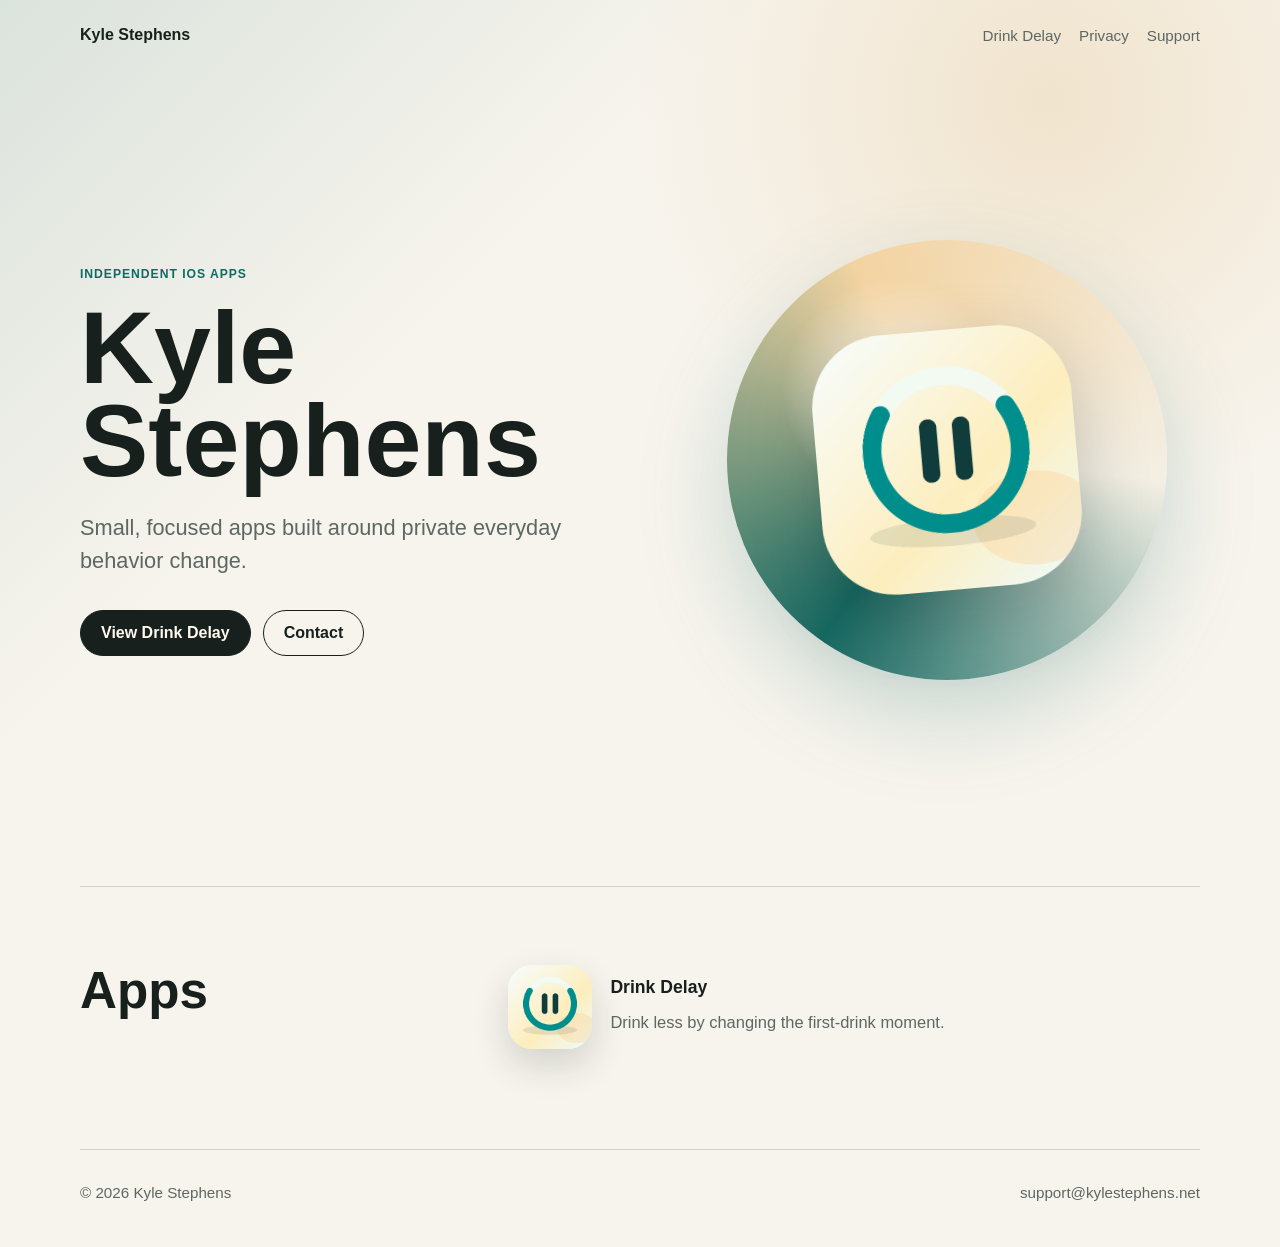
==== index.html @ 75d8413f "Create Kyle Stephens site" ====
<!doctype html>
<html lang="en">
  <head>
    <meta charset="utf-8">
    <meta name="viewport" content="width=device-width, initial-scale=1">
    <title>Kyle Stephens</title>
    <meta name="description" content="Apps by Kyle Stephens.">
    <link rel="icon" href="/assets/drink-delay-icon.png">
    <link rel="stylesheet" href="/styles.css">
  </head>
  <body>
    <header class="site-header">
      <a class="brand" href="/">Kyle Stephens</a>
      <nav class="nav" aria-label="Primary">
        <a href="/drink-delay/">Drink Delay</a>
        <a href="/drink-delay/privacy/">Privacy</a>
        <a href="/drink-delay/support/">Support</a>
      </nav>
    </header>

    <main>
      <section class="hero">
        <div>
          <p class="eyebrow">Independent iOS apps</p>
          <h1>Kyle Stephens</h1>
          <p class="hero-copy">
            Small, focused apps built around private everyday behavior change.
          </p>
          <div class="actions">
            <a class="button primary" href="/drink-delay/">View Drink Delay</a>
            <a class="button" href="mailto:support@kylestephens.net">Contact</a>
          </div>
        </div>
        <div class="visual" aria-hidden="true">
          <img class="app-icon" src="/assets/drink-delay-icon.png" alt="">
        </div>
      </section>

      <section class="section section-grid">
        <div>
          <h2>Apps</h2>
        </div>
        <div class="app-list">
          <a class="app-row" href="/drink-delay/">
            <img src="/assets/drink-delay-icon.png" alt="Drink Delay app icon">
            <span>
              <h3>Drink Delay</h3>
              <p>Drink less by changing the first-drink moment.</p>
            </span>
          </a>
        </div>
      </section>
    </main>

    <footer class="site-footer">
      <span>&copy; 2026 Kyle Stephens</span>
      <span><a href="mailto:support@kylestephens.net">support@kylestephens.net</a></span>
    </footer>
  </body>
</html>
---- styles.css ----
:root {
  color-scheme: light;
  --bg: #f7f4ed;
  --ink: #17201d;
  --muted: #5d6763;
  --line: rgba(23, 32, 29, 0.16);
  --panel: rgba(255, 255, 255, 0.72);
  --teal: #0e6b63;
  --teal-dark: #0b403d;
  --gold: #d59b3f;
  --cream: #fffaf0;
}

* {
  box-sizing: border-box;
}

html {
  scroll-behavior: smooth;
}

body {
  margin: 0;
  font-family: ui-sans-serif, -apple-system, BlinkMacSystemFont, "Segoe UI", sans-serif;
  background:
    linear-gradient(135deg, rgba(14, 107, 99, 0.12), transparent 34rem),
    radial-gradient(circle at 82% 8%, rgba(213, 155, 63, 0.18), transparent 26rem),
    var(--bg);
  color: var(--ink);
}

a {
  color: inherit;
}

.site-header {
  width: min(1120px, calc(100% - 40px));
  margin: 0 auto;
  padding: 26px 0;
  display: flex;
  align-items: center;
  justify-content: space-between;
  gap: 18px;
}

.brand {
  font-weight: 750;
  letter-spacing: 0;
  text-decoration: none;
}

.nav {
  display: flex;
  align-items: center;
  gap: 18px;
  color: var(--muted);
  font-size: 0.95rem;
}

.nav a {
  text-decoration: none;
}

.nav a:hover {
  color: var(--ink);
}

main {
  width: min(1120px, calc(100% - 40px));
  margin: 0 auto;
}

.hero {
  min-height: calc(100svh - 84px);
  display: grid;
  grid-template-columns: minmax(0, 1.05fr) minmax(280px, 0.95fr);
  align-items: center;
  gap: 56px;
  padding: 42px 0 78px;
}

.eyebrow {
  margin: 0 0 18px;
  color: var(--teal);
  font-weight: 750;
  text-transform: uppercase;
  letter-spacing: 0.08em;
  font-size: 0.76rem;
}

h1 {
  margin: 0;
  font-size: clamp(3.2rem, 8vw, 7.25rem);
  line-height: 0.9;
  letter-spacing: 0;
}

.hero-copy {
  margin: 24px 0 0;
  color: var(--muted);
  font-size: clamp(1.1rem, 2vw, 1.36rem);
  line-height: 1.55;
  max-width: 620px;
}

.actions {
  display: flex;
  flex-wrap: wrap;
  gap: 12px;
  margin-top: 32px;
}

.button {
  min-height: 46px;
  display: inline-flex;
  align-items: center;
  justify-content: center;
  border-radius: 999px;
  padding: 0 20px;
  border: 1px solid var(--ink);
  text-decoration: none;
  font-weight: 720;
  transition: transform 180ms ease, background 180ms ease, color 180ms ease;
}

.button.primary {
  background: var(--ink);
  color: var(--cream);
}

.button:hover {
  transform: translateY(-2px);
}

.visual {
  position: relative;
  min-height: 460px;
  display: grid;
  place-items: center;
}

.visual::before {
  content: "";
  position: absolute;
  width: min(88%, 440px);
  aspect-ratio: 1;
  border-radius: 50%;
  background:
    radial-gradient(circle at 38% 34%, rgba(255, 250, 240, 0.95), transparent 28%),
    conic-gradient(from 215deg, var(--teal), #f6d39b, #f4efe3, var(--teal));
  filter: saturate(0.9);
  box-shadow: 0 36px 90px rgba(14, 107, 99, 0.22);
  animation: breathe 9s ease-in-out infinite;
}

.app-icon {
  position: relative;
  width: min(58%, 260px);
  border-radius: 28%;
  box-shadow: 0 26px 70px rgba(23, 32, 29, 0.24);
  transform: rotate(-5deg);
  animation: lift 700ms ease both;
}

.section {
  padding: 78px 0;
  border-top: 1px solid var(--line);
}

.section-grid {
  display: grid;
  grid-template-columns: 0.7fr 1.3fr;
  gap: 56px;
}

h2 {
  margin: 0;
  font-size: clamp(2rem, 4vw, 3.35rem);
  line-height: 1;
  letter-spacing: 0;
}

h3 {
  margin: 0 0 10px;
  font-size: 1.1rem;
}

p {
  color: var(--muted);
  font-size: 1.03rem;
  line-height: 1.7;
}

.app-list {
  display: grid;
  gap: 28px;
}

.app-row {
  display: grid;
  grid-template-columns: 84px minmax(0, 1fr);
  gap: 18px;
  align-items: center;
  text-decoration: none;
  padding: 22px 0;
  border-top: 1px solid var(--line);
}

.app-row:first-child {
  border-top: 0;
  padding-top: 0;
}

.app-row img {
  width: 84px;
  height: 84px;
  border-radius: 24px;
  box-shadow: 0 16px 36px rgba(23, 32, 29, 0.16);
}

.app-row p {
  margin: 0;
}

.legal-page {
  max-width: 760px;
  padding: 54px 0 96px;
}

.legal-page h1 {
  font-size: clamp(2.5rem, 7vw, 4.8rem);
  line-height: 0.95;
  margin-bottom: 22px;
}

.legal-page h2 {
  font-size: 1.35rem;
  margin: 36px 0 10px;
}

.legal-page ul {
  color: var(--muted);
  line-height: 1.7;
  padding-left: 22px;
}

.site-footer {
  width: min(1120px, calc(100% - 40px));
  margin: 0 auto;
  padding: 34px 0 46px;
  border-top: 1px solid var(--line);
  color: var(--muted);
  display: flex;
  justify-content: space-between;
  gap: 18px;
  flex-wrap: wrap;
  font-size: 0.95rem;
}

.site-footer a {
  color: var(--muted);
  text-decoration: none;
}

.site-footer a:hover {
  color: var(--ink);
}

@keyframes breathe {
  0%, 100% { transform: scale(1) rotate(0deg); }
  50% { transform: scale(1.035) rotate(4deg); }
}

@keyframes lift {
  from {
    opacity: 0;
    transform: translateY(16px) rotate(-5deg);
  }
  to {
    opacity: 1;
    transform: translateY(0) rotate(-5deg);
  }
}

@media (max-width: 780px) {
  .site-header {
    align-items: flex-start;
    flex-direction: column;
  }

  .nav {
    gap: 14px;
    flex-wrap: wrap;
  }

  .hero {
    min-height: auto;
    grid-template-columns: 1fr;
    padding: 28px 0 62px;
    gap: 24px;
  }

  .visual {
    min-height: 300px;
    order: -1;
  }

  .app-icon {
    width: min(48%, 170px);
  }

  .section-grid {
    grid-template-columns: 1fr;
    gap: 28px;
  }

  .app-row {
    grid-template-columns: 66px minmax(0, 1fr);
  }

  .app-row img {
    width: 66px;
    height: 66px;
    border-radius: 19px;
  }
}
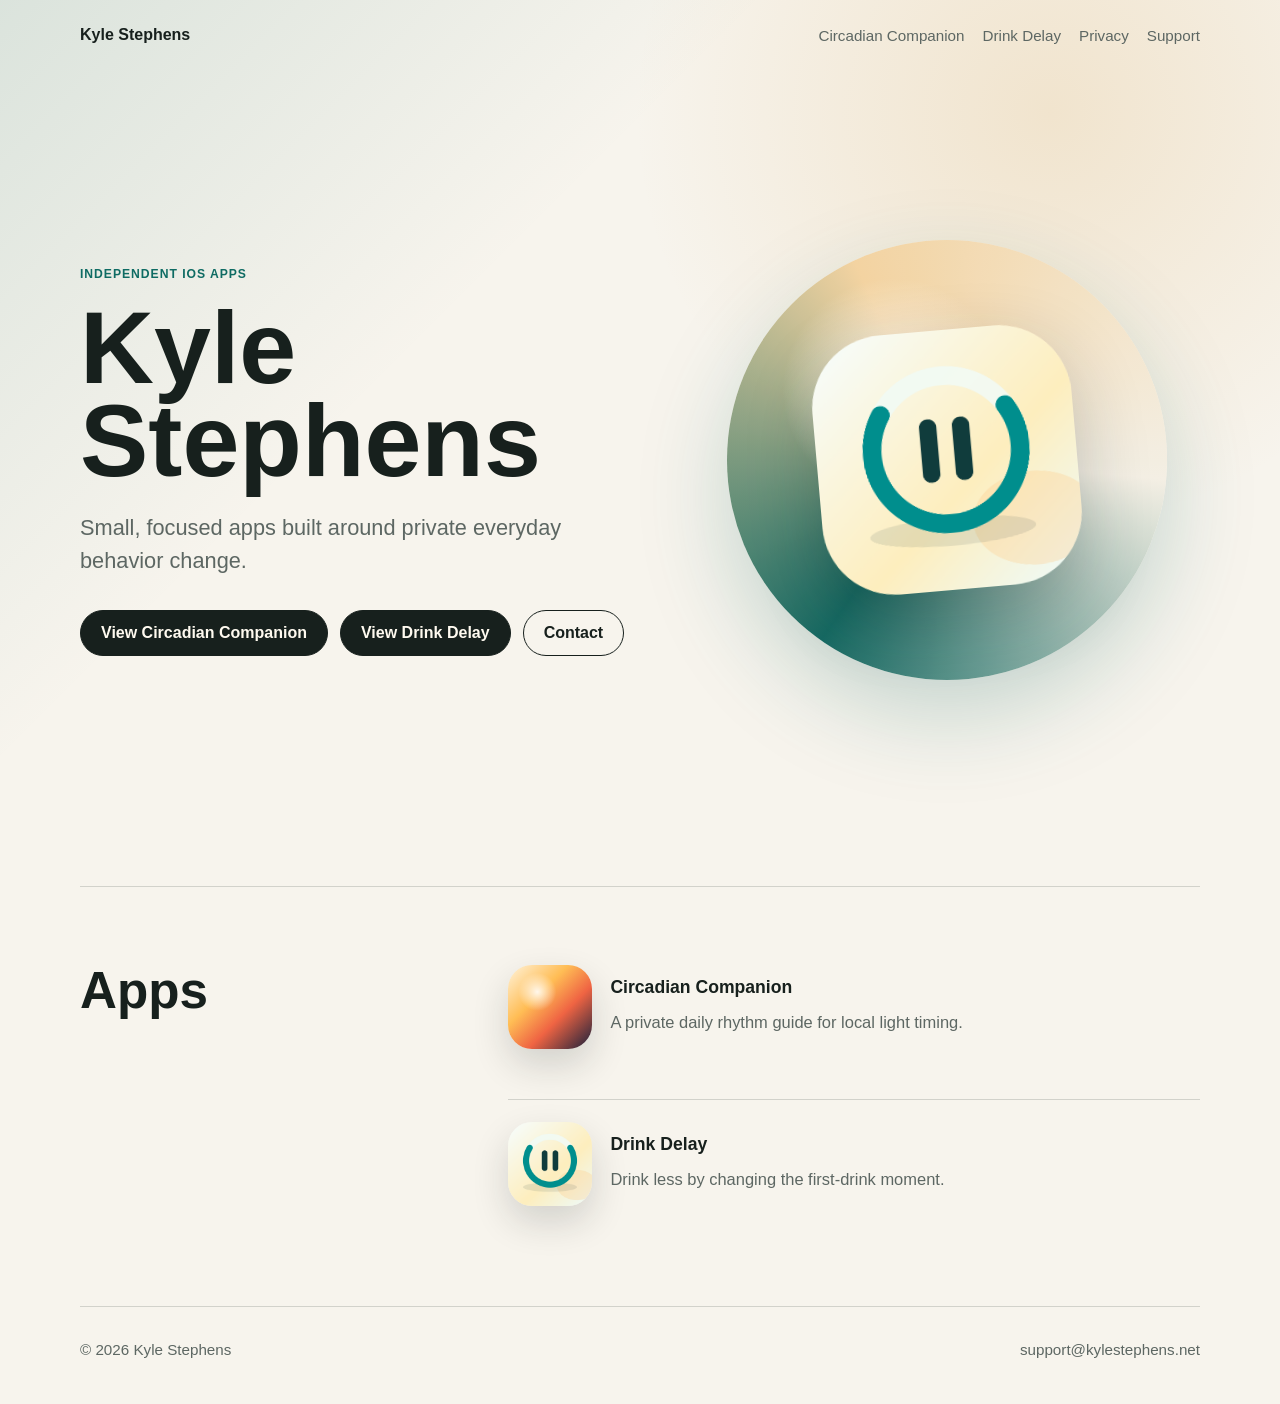
==== commit 9a91b0e1: "Add Circadian Companion app review pages" ====
--- a/index.html
+++ b/index.html
@@ -12,6 +12,7 @@
     <header class="site-header">
       <a class="brand" href="/">Kyle Stephens</a>
       <nav class="nav" aria-label="Primary">
+        <a href="/circadian-companion/">Circadian Companion</a>
         <a href="/drink-delay/">Drink Delay</a>
         <a href="/drink-delay/privacy/">Privacy</a>
         <a href="/drink-delay/support/">Support</a>
@@ -27,6 +28,7 @@
             Small, focused apps built around private everyday behavior change.
           </p>
           <div class="actions">
+            <a class="button primary" href="/circadian-companion/">View Circadian Companion</a>
             <a class="button primary" href="/drink-delay/">View Drink Delay</a>
             <a class="button" href="mailto:support@kylestephens.net">Contact</a>
           </div>
@@ -41,6 +43,13 @@
           <h2>Apps</h2>
         </div>
         <div class="app-list">
+          <a class="app-row" href="/circadian-companion/">
+            <span class="app-mark circadian-mark" aria-hidden="true"></span>
+            <span>
+              <h3>Circadian Companion</h3>
+              <p>A private daily rhythm guide for local light timing.</p>
+            </span>
+          </a>
           <a class="app-row" href="/drink-delay/">
             <img src="/assets/drink-delay-icon.png" alt="Drink Delay app icon">
             <span>
--- a/styles.css
+++ b/styles.css
@@ -218,6 +218,19 @@
   box-shadow: 0 16px 36px rgba(23, 32, 29, 0.16);
 }
 
+.app-mark {
+  width: 84px;
+  height: 84px;
+  border-radius: 24px;
+  box-shadow: 0 16px 36px rgba(23, 32, 29, 0.16);
+}
+
+.circadian-mark {
+  background:
+    radial-gradient(circle at 35% 32%, rgba(255, 255, 255, 0.88), transparent 24%),
+    linear-gradient(135deg, #fff4dc, #ffbd55 36%, #ef6443 62%, #17203c 100%);
+}
+
 .app-row p {
   margin: 0;
 }
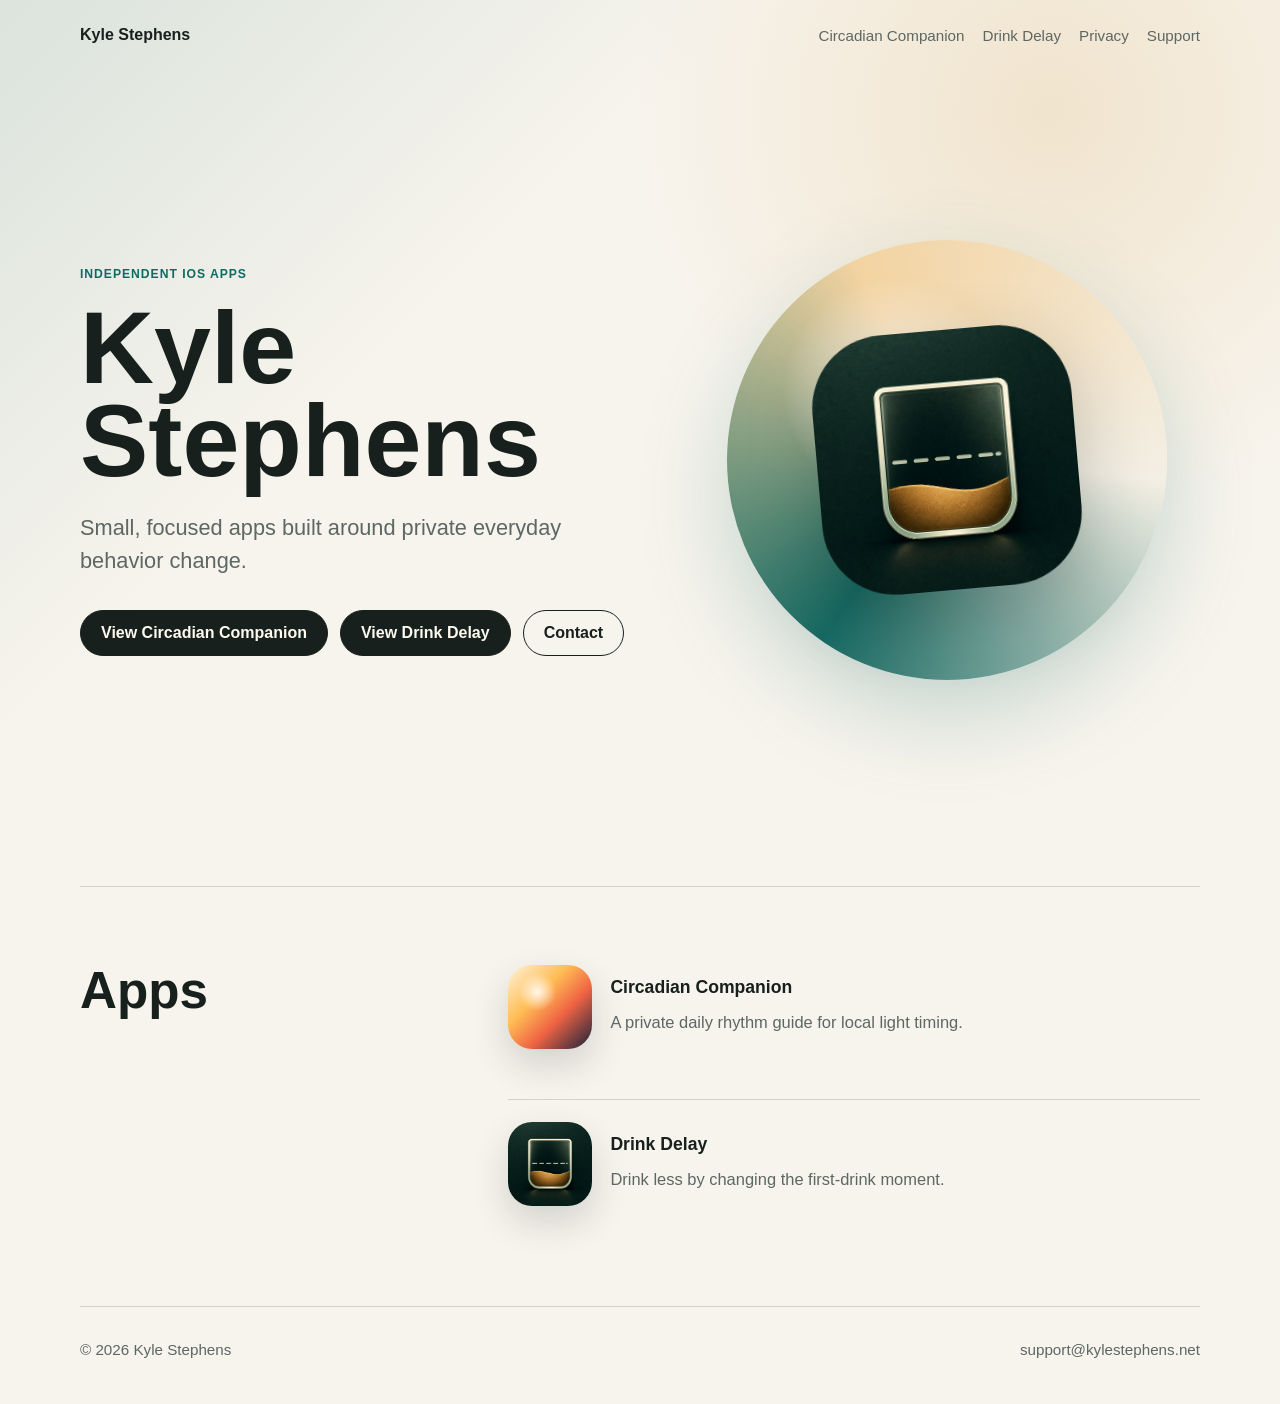
==== commit 2555f580: "Match website icon to TikTok app icon" ====
--- a/index.html
+++ b/index.html
@@ -5,7 +5,7 @@
     <meta name="viewport" content="width=device-width, initial-scale=1">
     <title>Kyle Stephens</title>
     <meta name="description" content="Apps by Kyle Stephens.">
-    <link rel="icon" href="/assets/drink-delay-icon.png">
+    <link rel="icon" href="/assets/shift-tiktok-app-icon.png">
     <link rel="stylesheet" href="/styles.css">
   </head>
   <body>
@@ -34,7 +34,7 @@
           </div>
         </div>
         <div class="visual" aria-hidden="true">
-          <img class="app-icon" src="/assets/drink-delay-icon.png" alt="">
+          <img class="app-icon" src="/assets/shift-tiktok-app-icon.png" alt="">
         </div>
       </section>
 
@@ -51,7 +51,7 @@
             </span>
           </a>
           <a class="app-row" href="/drink-delay/">
-            <img src="/assets/drink-delay-icon.png" alt="Drink Delay app icon">
+            <img src="/assets/shift-tiktok-app-icon.png" alt="Drink Delay app icon">
             <span>
               <h3>Drink Delay</h3>
               <p>Drink less by changing the first-drink moment.</p>
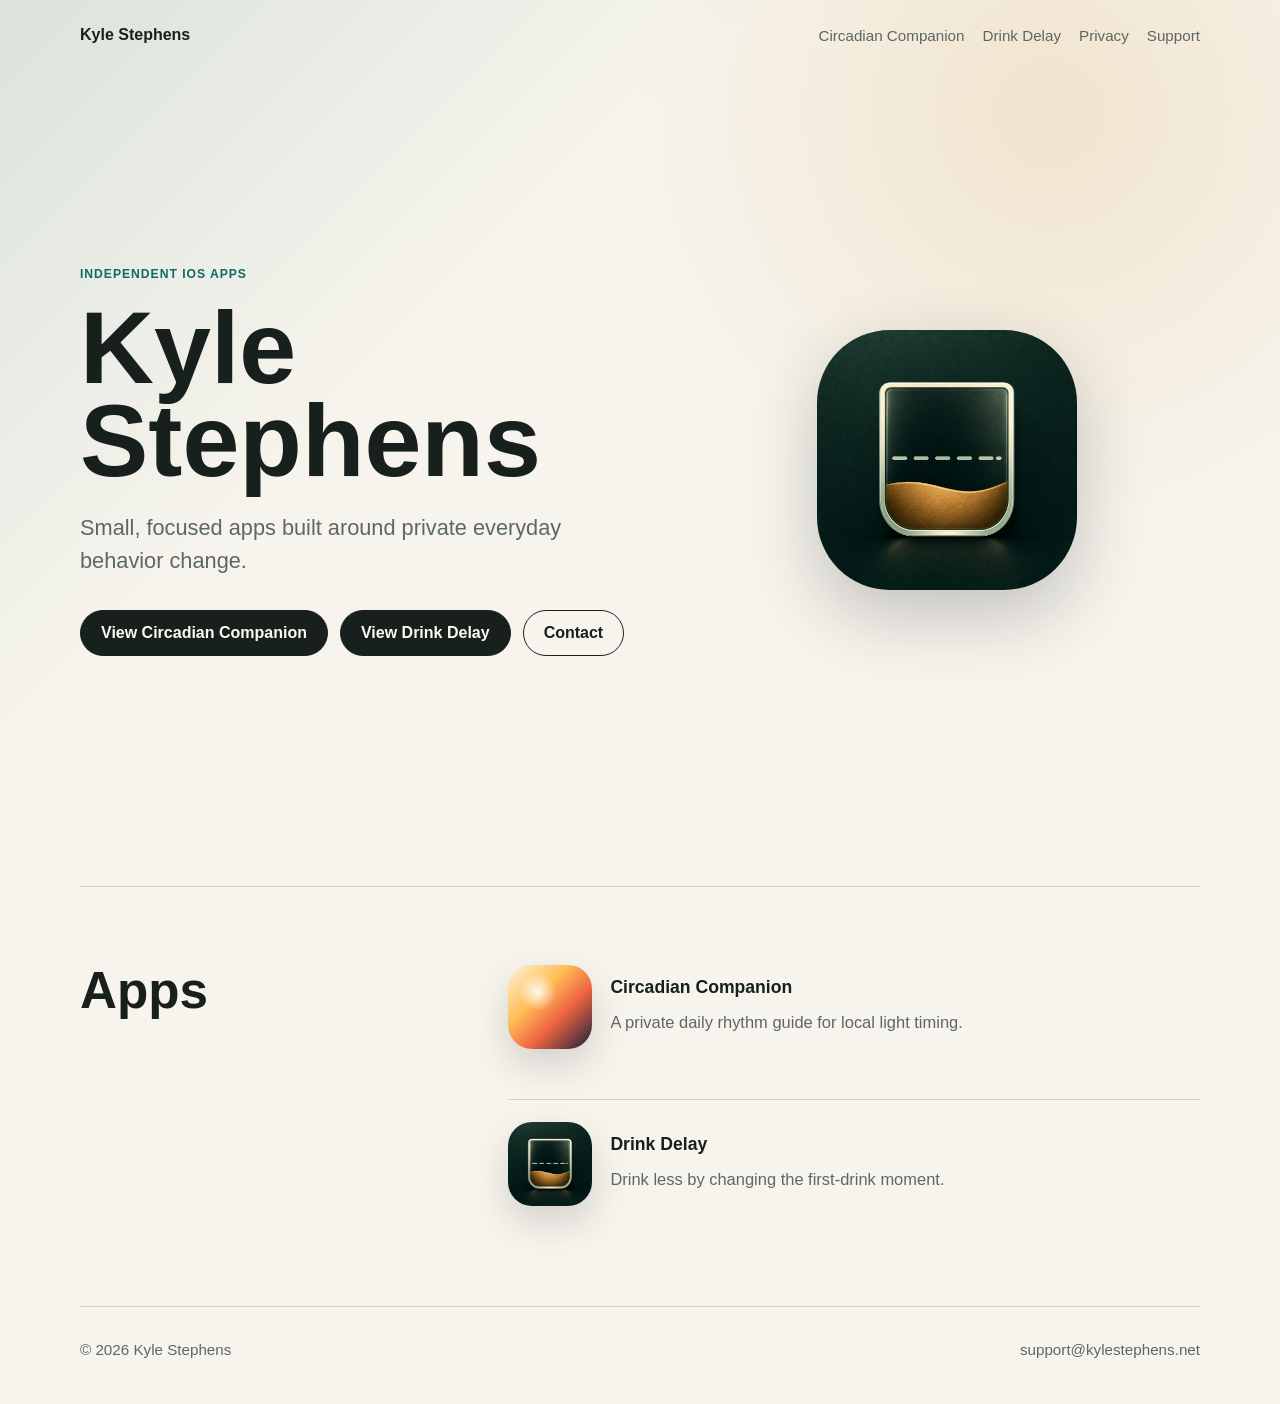
==== commit b5ab035a: "Bust website stylesheet cache" ====
--- a/index.html
+++ b/index.html
@@ -6,7 +6,7 @@
     <title>Kyle Stephens</title>
     <meta name="description" content="Apps by Kyle Stephens.">
     <link rel="icon" href="/assets/shift-tiktok-app-icon.png">
-    <link rel="stylesheet" href="/styles.css">
+    <link rel="stylesheet" href="/styles-20260625.css">
   </head>
   <body>
     <header class="site-header">
--- a/styles-20260625.css
+++ b/styles-20260625.css
@@ -0,0 +1,338 @@
+:root {
+  color-scheme: light;
+  --bg: #f7f4ed;
+  --ink: #17201d;
+  --muted: #5d6763;
+  --line: rgba(23, 32, 29, 0.16);
+  --panel: rgba(255, 255, 255, 0.72);
+  --teal: #0e6b63;
+  --teal-dark: #0b403d;
+  --gold: #d59b3f;
+  --cream: #fffaf0;
+}
+
+* {
+  box-sizing: border-box;
+}
+
+html {
+  scroll-behavior: smooth;
+}
+
+body {
+  margin: 0;
+  font-family: ui-sans-serif, -apple-system, BlinkMacSystemFont, "Segoe UI", sans-serif;
+  background:
+    linear-gradient(135deg, rgba(14, 107, 99, 0.12), transparent 34rem),
+    radial-gradient(circle at 82% 8%, rgba(213, 155, 63, 0.18), transparent 26rem),
+    var(--bg);
+  color: var(--ink);
+}
+
+a {
+  color: inherit;
+}
+
+.site-header {
+  width: min(1120px, calc(100% - 40px));
+  margin: 0 auto;
+  padding: 26px 0;
+  display: flex;
+  align-items: center;
+  justify-content: space-between;
+  gap: 18px;
+}
+
+.brand {
+  font-weight: 750;
+  letter-spacing: 0;
+  text-decoration: none;
+}
+
+.nav {
+  display: flex;
+  align-items: center;
+  gap: 18px;
+  color: var(--muted);
+  font-size: 0.95rem;
+}
+
+.nav a {
+  text-decoration: none;
+}
+
+.nav a:hover {
+  color: var(--ink);
+}
+
+main {
+  width: min(1120px, calc(100% - 40px));
+  margin: 0 auto;
+}
+
+.hero {
+  min-height: calc(100svh - 84px);
+  display: grid;
+  grid-template-columns: minmax(0, 1.05fr) minmax(280px, 0.95fr);
+  align-items: center;
+  gap: 56px;
+  padding: 42px 0 78px;
+}
+
+.eyebrow {
+  margin: 0 0 18px;
+  color: var(--teal);
+  font-weight: 750;
+  text-transform: uppercase;
+  letter-spacing: 0.08em;
+  font-size: 0.76rem;
+}
+
+h1 {
+  margin: 0;
+  font-size: clamp(3.2rem, 8vw, 7.25rem);
+  line-height: 0.9;
+  letter-spacing: 0;
+}
+
+.hero-copy {
+  margin: 24px 0 0;
+  color: var(--muted);
+  font-size: clamp(1.1rem, 2vw, 1.36rem);
+  line-height: 1.55;
+  max-width: 620px;
+}
+
+.actions {
+  display: flex;
+  flex-wrap: wrap;
+  gap: 12px;
+  margin-top: 32px;
+}
+
+.button {
+  min-height: 46px;
+  display: inline-flex;
+  align-items: center;
+  justify-content: center;
+  border-radius: 999px;
+  padding: 0 20px;
+  border: 1px solid var(--ink);
+  text-decoration: none;
+  font-weight: 720;
+  transition: transform 180ms ease, background 180ms ease, color 180ms ease;
+}
+
+.button.primary {
+  background: var(--ink);
+  color: var(--cream);
+}
+
+.button:hover {
+  transform: translateY(-2px);
+}
+
+.visual {
+  position: relative;
+  min-height: 460px;
+  display: grid;
+  place-items: center;
+}
+
+.visual:empty::before {
+  content: "";
+  position: absolute;
+  width: min(88%, 440px);
+  aspect-ratio: 1;
+  border-radius: 50%;
+  background:
+    radial-gradient(circle at 38% 34%, rgba(255, 250, 240, 0.95), transparent 28%),
+    conic-gradient(from 215deg, var(--teal), #f6d39b, #f4efe3, var(--teal));
+  filter: saturate(0.9);
+  box-shadow: 0 36px 90px rgba(14, 107, 99, 0.22);
+  animation: breathe 9s ease-in-out infinite;
+}
+
+.app-icon {
+  position: relative;
+  width: min(58%, 260px);
+  border-radius: 28%;
+  box-shadow: 0 26px 70px rgba(23, 32, 29, 0.24);
+  animation: lift 700ms ease both;
+}
+
+.section {
+  padding: 78px 0;
+  border-top: 1px solid var(--line);
+}
+
+.section-grid {
+  display: grid;
+  grid-template-columns: 0.7fr 1.3fr;
+  gap: 56px;
+}
+
+h2 {
+  margin: 0;
+  font-size: clamp(2rem, 4vw, 3.35rem);
+  line-height: 1;
+  letter-spacing: 0;
+}
+
+h3 {
+  margin: 0 0 10px;
+  font-size: 1.1rem;
+}
+
+p {
+  color: var(--muted);
+  font-size: 1.03rem;
+  line-height: 1.7;
+}
+
+.app-list {
+  display: grid;
+  gap: 28px;
+}
+
+.app-row {
+  display: grid;
+  grid-template-columns: 84px minmax(0, 1fr);
+  gap: 18px;
+  align-items: center;
+  text-decoration: none;
+  padding: 22px 0;
+  border-top: 1px solid var(--line);
+}
+
+.app-row:first-child {
+  border-top: 0;
+  padding-top: 0;
+}
+
+.app-row img {
+  width: 84px;
+  height: 84px;
+  border-radius: 24px;
+  box-shadow: 0 16px 36px rgba(23, 32, 29, 0.16);
+}
+
+.app-mark {
+  width: 84px;
+  height: 84px;
+  border-radius: 24px;
+  box-shadow: 0 16px 36px rgba(23, 32, 29, 0.16);
+}
+
+.circadian-mark {
+  background:
+    radial-gradient(circle at 35% 32%, rgba(255, 255, 255, 0.88), transparent 24%),
+    linear-gradient(135deg, #fff4dc, #ffbd55 36%, #ef6443 62%, #17203c 100%);
+}
+
+.app-row p {
+  margin: 0;
+}
+
+.legal-page {
+  max-width: 760px;
+  padding: 54px 0 96px;
+}
+
+.legal-page h1 {
+  font-size: clamp(2.5rem, 7vw, 4.8rem);
+  line-height: 0.95;
+  margin-bottom: 22px;
+}
+
+.legal-page h2 {
+  font-size: 1.35rem;
+  margin: 36px 0 10px;
+}
+
+.legal-page ul {
+  color: var(--muted);
+  line-height: 1.7;
+  padding-left: 22px;
+}
+
+.site-footer {
+  width: min(1120px, calc(100% - 40px));
+  margin: 0 auto;
+  padding: 34px 0 46px;
+  border-top: 1px solid var(--line);
+  color: var(--muted);
+  display: flex;
+  justify-content: space-between;
+  gap: 18px;
+  flex-wrap: wrap;
+  font-size: 0.95rem;
+}
+
+.site-footer a {
+  color: var(--muted);
+  text-decoration: none;
+}
+
+.site-footer a:hover {
+  color: var(--ink);
+}
+
+@keyframes breathe {
+  0%, 100% { transform: scale(1) rotate(0deg); }
+  50% { transform: scale(1.035) rotate(4deg); }
+}
+
+@keyframes lift {
+  from {
+    opacity: 0;
+    transform: translateY(16px);
+  }
+  to {
+    opacity: 1;
+    transform: translateY(0);
+  }
+}
+
+@media (max-width: 780px) {
+  .site-header {
+    align-items: flex-start;
+    flex-direction: column;
+  }
+
+  .nav {
+    gap: 14px;
+    flex-wrap: wrap;
+  }
+
+  .hero {
+    min-height: auto;
+    grid-template-columns: 1fr;
+    padding: 28px 0 62px;
+    gap: 24px;
+  }
+
+  .visual {
+    min-height: 300px;
+    order: -1;
+  }
+
+  .app-icon {
+    width: min(48%, 170px);
+  }
+
+  .section-grid {
+    grid-template-columns: 1fr;
+    gap: 28px;
+  }
+
+  .app-row {
+    grid-template-columns: 66px minmax(0, 1fr);
+  }
+
+  .app-row img {
+    width: 66px;
+    height: 66px;
+    border-radius: 19px;
+  }
+}
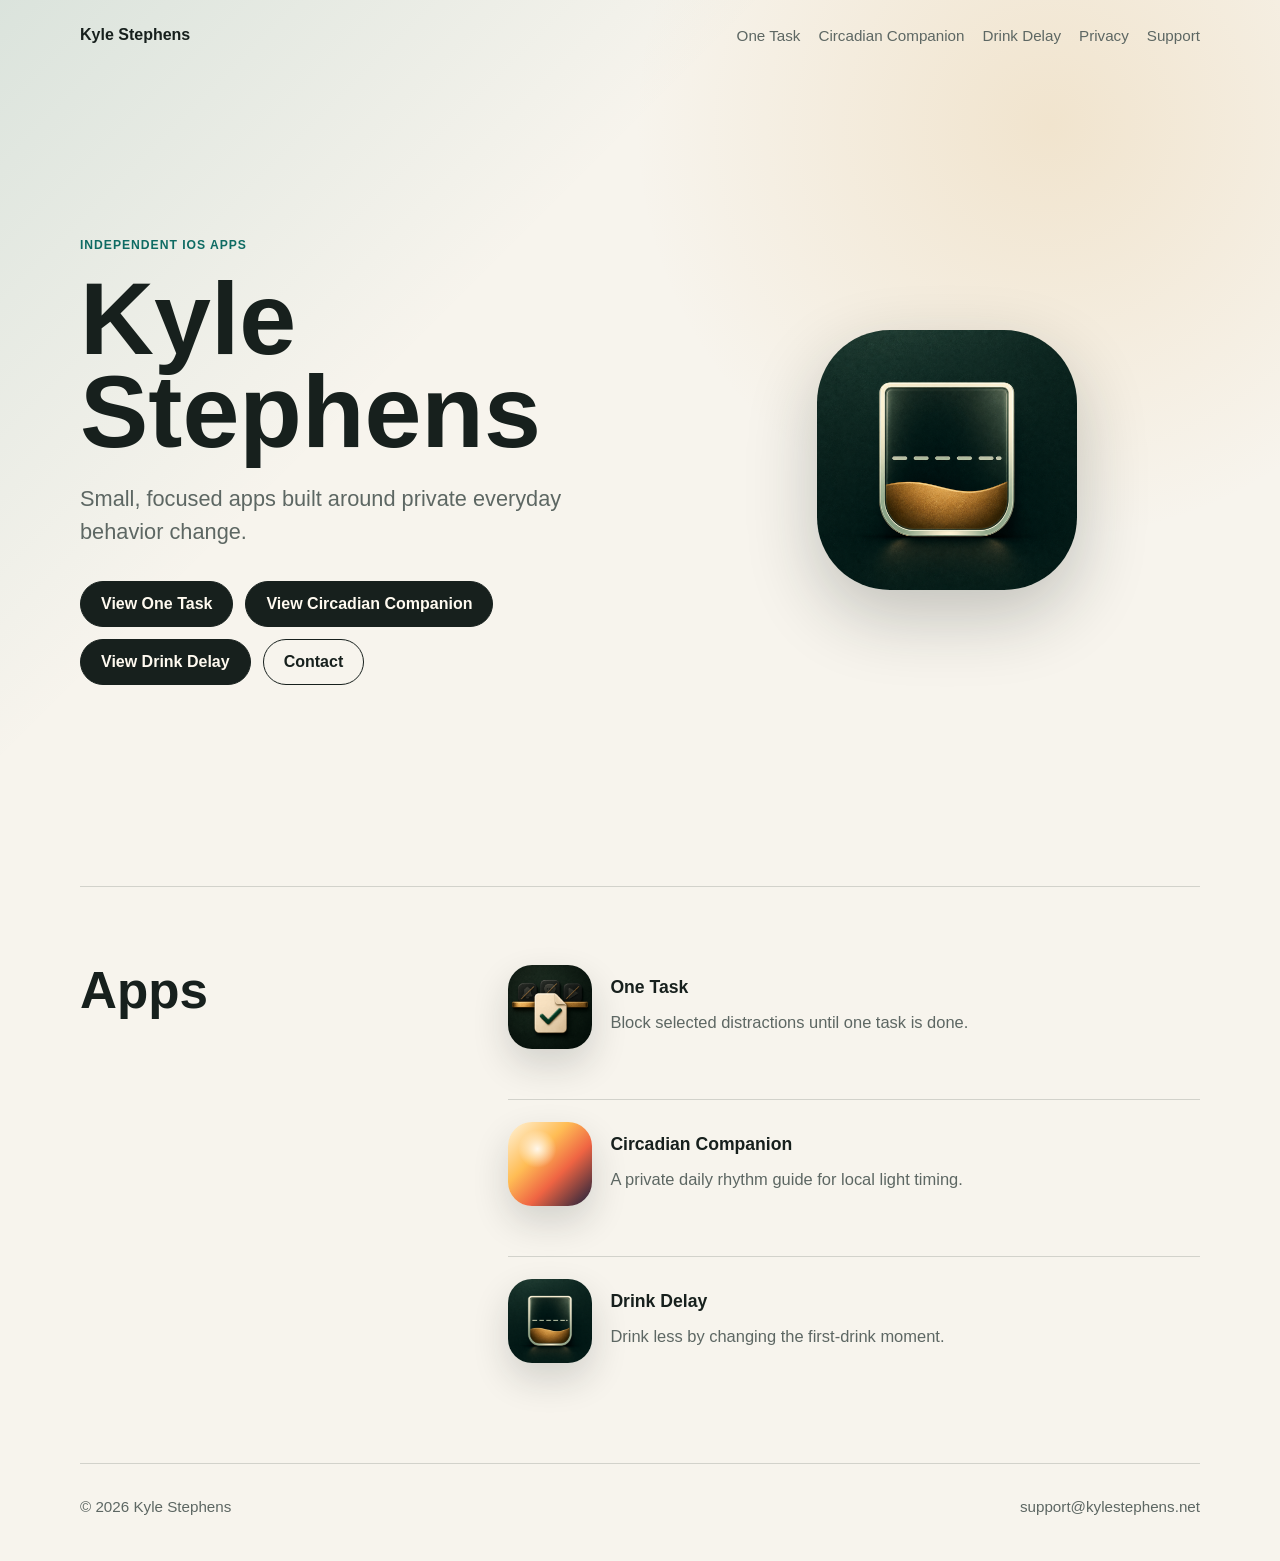
==== commit 58d91e6c: "Add One Task app pages" ====
--- a/index.html
+++ b/index.html
@@ -12,6 +12,7 @@
     <header class="site-header">
       <a class="brand" href="/">Kyle Stephens</a>
       <nav class="nav" aria-label="Primary">
+        <a href="/one-task/">One Task</a>
         <a href="/circadian-companion/">Circadian Companion</a>
         <a href="/drink-delay/">Drink Delay</a>
         <a href="/drink-delay/privacy/">Privacy</a>
@@ -28,6 +29,7 @@
             Small, focused apps built around private everyday behavior change.
           </p>
           <div class="actions">
+            <a class="button primary" href="/one-task/">View One Task</a>
             <a class="button primary" href="/circadian-companion/">View Circadian Companion</a>
             <a class="button primary" href="/drink-delay/">View Drink Delay</a>
             <a class="button" href="mailto:support@kylestephens.net">Contact</a>
@@ -43,6 +45,13 @@
           <h2>Apps</h2>
         </div>
         <div class="app-list">
+          <a class="app-row" href="/one-task/">
+            <img src="/assets/one-task-app-icon.png" alt="One Task app icon">
+            <span>
+              <h3>One Task</h3>
+              <p>Block selected distractions until one task is done.</p>
+            </span>
+          </a>
           <a class="app-row" href="/circadian-companion/">
             <span class="app-mark circadian-mark" aria-hidden="true"></span>
             <span>
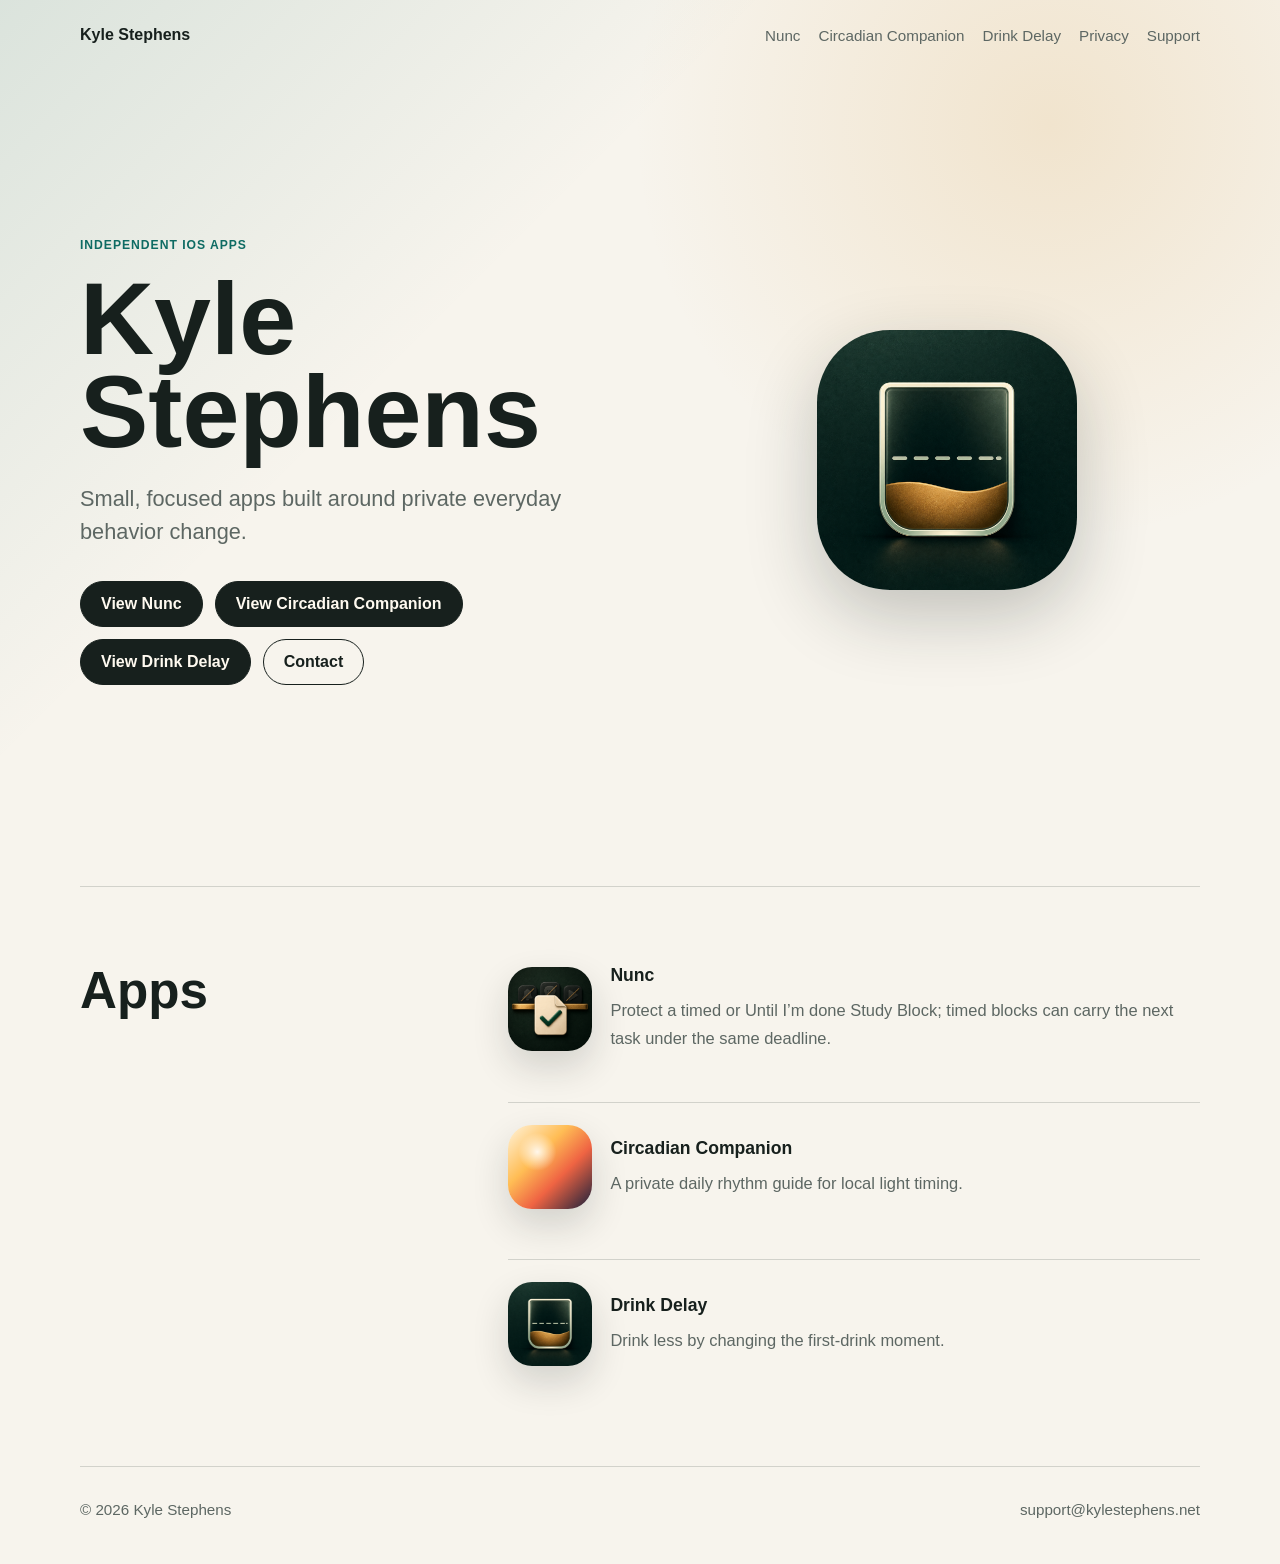
==== commit 17992f6b: "Make Nunc website path canonical" ====
--- a/index.html
+++ b/index.html
@@ -12,7 +12,7 @@
     <header class="site-header">
       <a class="brand" href="/">Kyle Stephens</a>
       <nav class="nav" aria-label="Primary">
-        <a href="/one-task/">One Task</a>
+        <a href="/nunc/">Nunc</a>
         <a href="/circadian-companion/">Circadian Companion</a>
         <a href="/drink-delay/">Drink Delay</a>
         <a href="/drink-delay/privacy/">Privacy</a>
@@ -29,7 +29,7 @@
             Small, focused apps built around private everyday behavior change.
           </p>
           <div class="actions">
-            <a class="button primary" href="/one-task/">View One Task</a>
+            <a class="button primary" href="/nunc/">View Nunc</a>
             <a class="button primary" href="/circadian-companion/">View Circadian Companion</a>
             <a class="button primary" href="/drink-delay/">View Drink Delay</a>
             <a class="button" href="mailto:support@kylestephens.net">Contact</a>
@@ -45,11 +45,11 @@
           <h2>Apps</h2>
         </div>
         <div class="app-list">
-          <a class="app-row" href="/one-task/">
-            <img src="/assets/one-task-app-icon.png" alt="One Task app icon">
+          <a class="app-row" href="/nunc/">
+            <img src="/assets/one-task-app-icon.png" alt="Nunc app icon">
             <span>
-              <h3>One Task</h3>
-              <p>Block selected distractions until one task is done.</p>
+              <h3>Nunc</h3>
+              <p>Protect a timed or Until I’m done Study Block; timed blocks can carry the next task under the same deadline.</p>
             </span>
           </a>
           <a class="app-row" href="/circadian-companion/">
